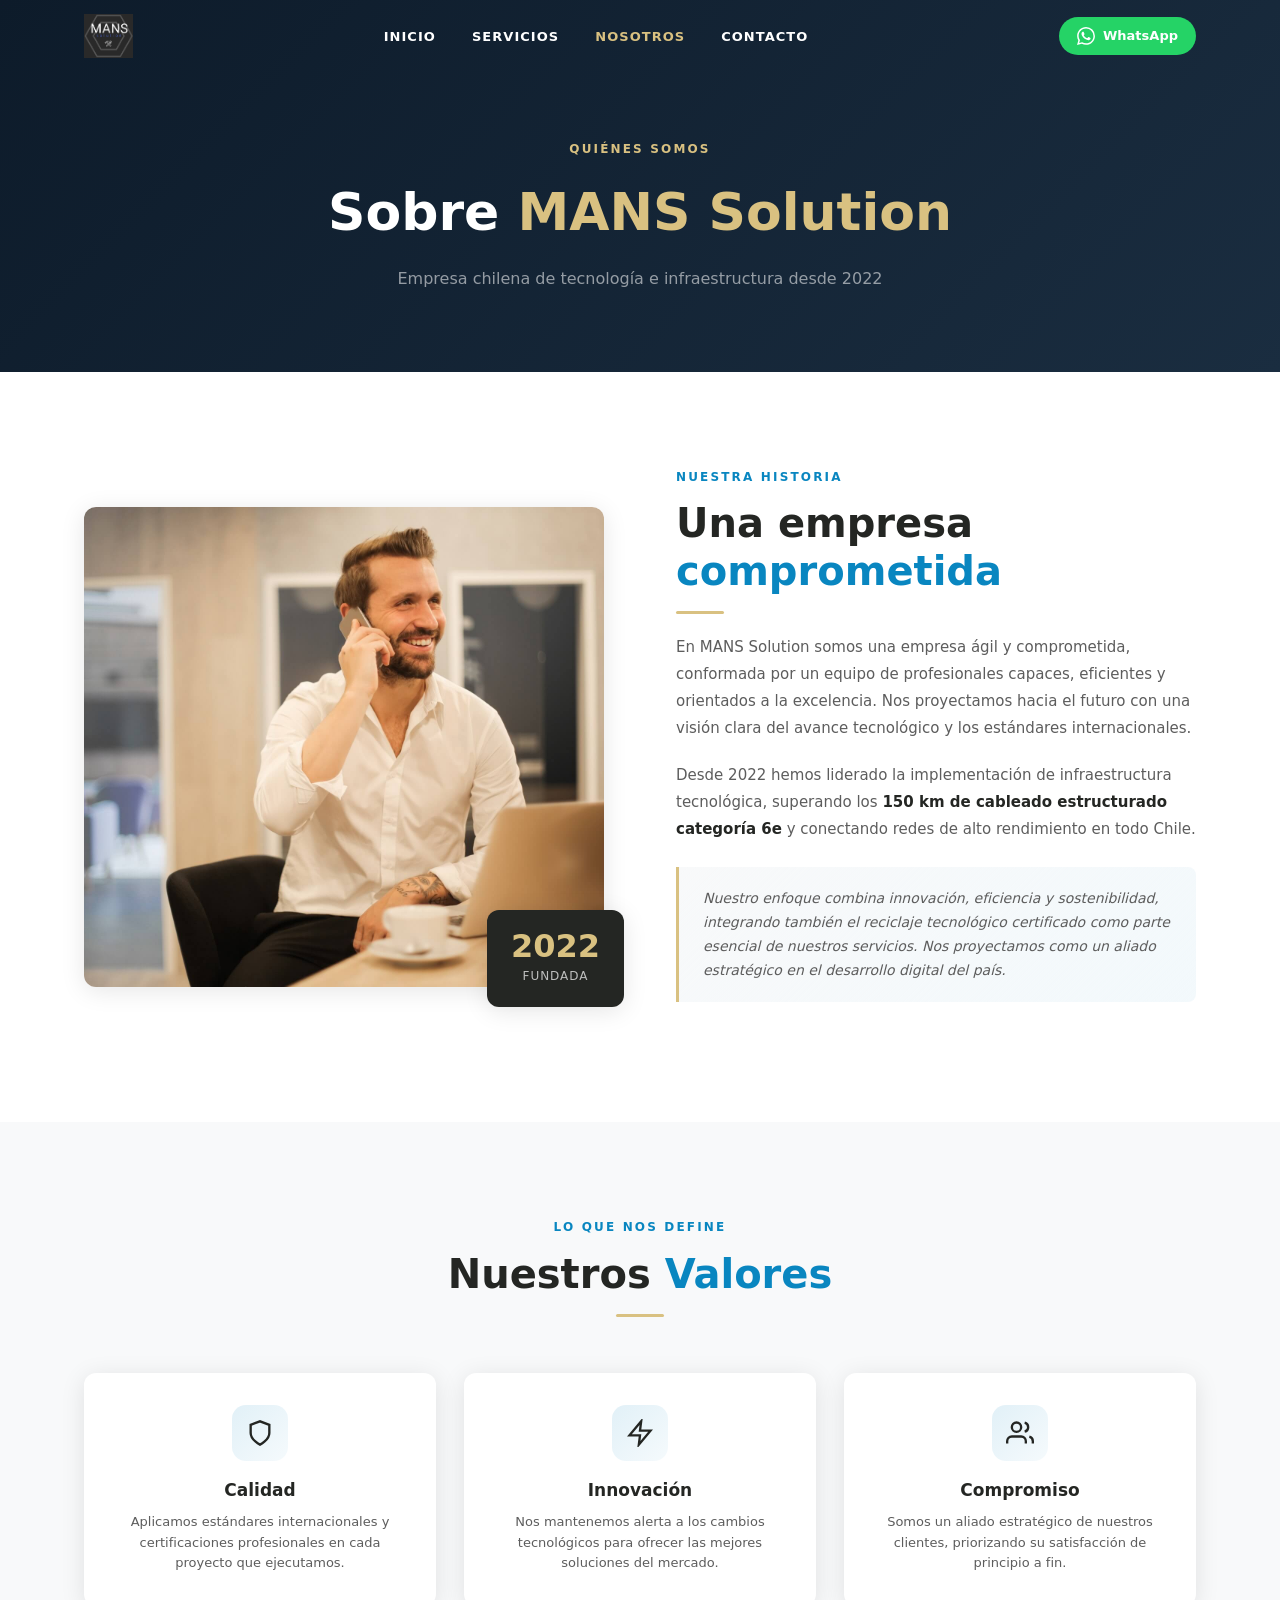
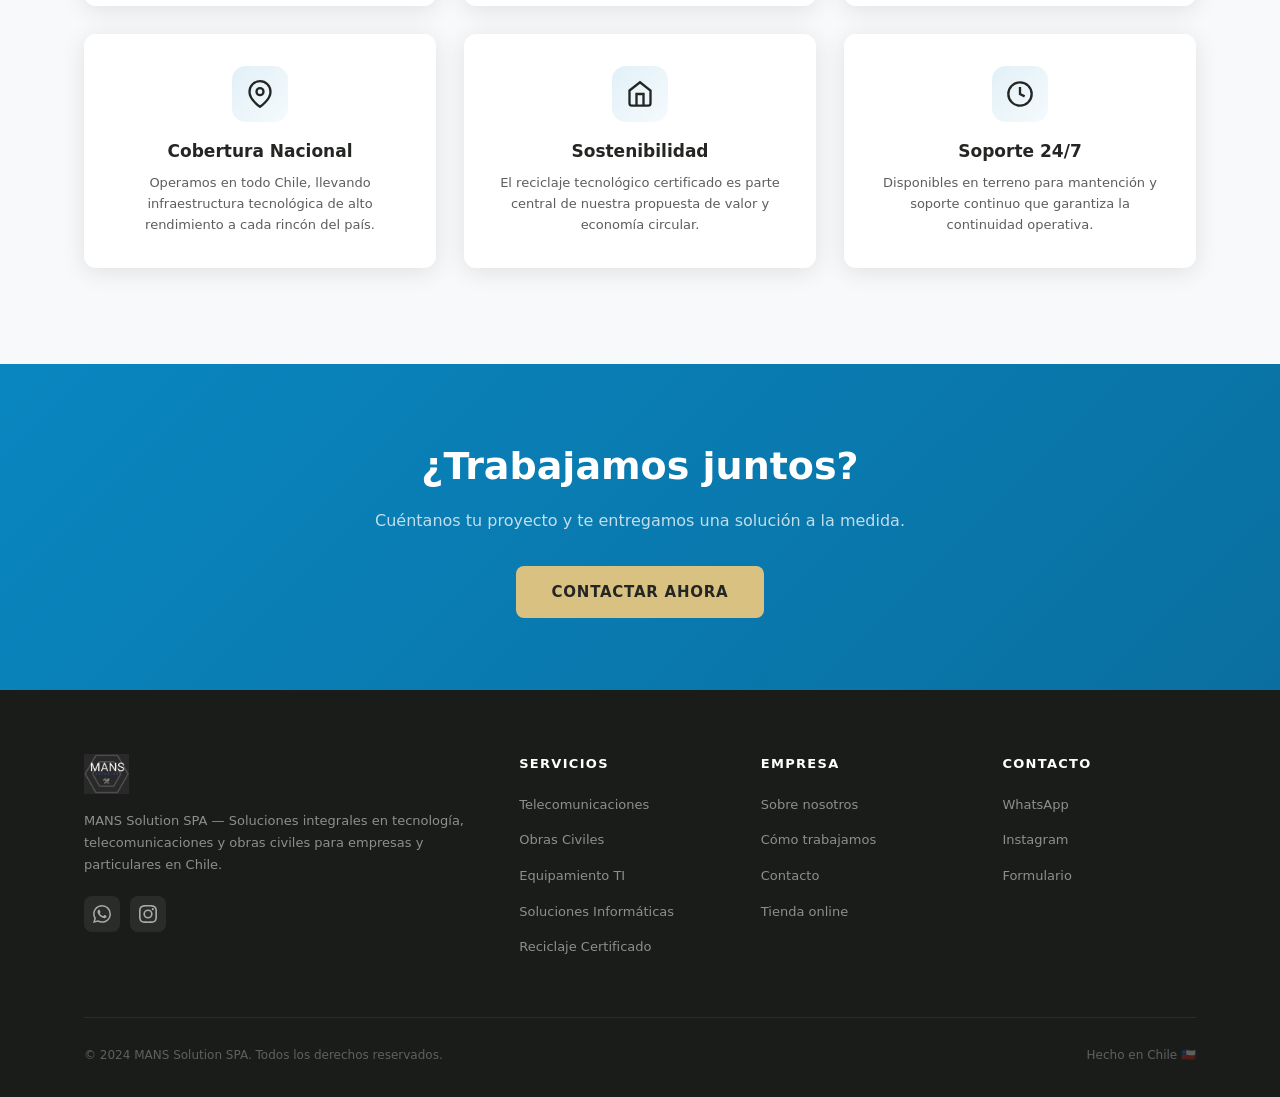
==== about.html @ 79fa88d3 "Initial release: MANS Solution redesigned static site Modern responsive redesign with hero, stats, s" ====
<!DOCTYPE html>
<html lang="es">
<head>
  <meta charset="UTF-8" />
  <meta name="viewport" content="width=device-width, initial-scale=1.0" />
  <title>Sobre Nosotros — MANS Solution</title>
  <meta name="description" content="Conoce a MANS Solution SPA, empresa chilena especializada en telecomunicaciones, obras civiles y soluciones TI desde 2022." />
  <link rel="icon" type="image/png" href="assets/images/2024/10/logo-mini.png" />
  <link rel="preconnect" href="https://fonts.googleapis.com" />
  <link rel="preconnect" href="https://fonts.gstatic.com" crossorigin />
  <link href="https://fonts.googleapis.com/css2?family=Inter:wght@400;500;600;700;800&display=swap" rel="stylesheet" />
  <link rel="stylesheet" href="assets/css/style.css" />
</head>
<body>

  <!-- NAVBAR -->
  <nav class="navbar scrolled" aria-label="Navegación principal">
    <div class="container">
      <div class="navbar-inner">
        <a class="navbar-logo" href="index.html" aria-label="MANS Solution inicio">
          <img src="assets/images/2024/10/logo-mini.png" alt="MANS Solution" />
        </a>
        <button class="hamburger" aria-label="Abrir menú">
          <span></span><span></span><span></span>
        </button>
        <ul class="navbar-menu">
          <li><a href="index.html">Inicio</a></li>
          <li><a href="index.html#servicios">Servicios</a></li>
          <li><a href="about.html" class="active">Nosotros</a></li>
          <li><a href="contact.html">Contacto</a></li>
        </ul>
        <div class="navbar-cta">
          <a class="btn-whatsapp" href="https://wa.me/message/4JNHH3KZWH4RF1" target="_blank" rel="noopener">
            <svg viewBox="0 0 24 24"><path d="M17.472 14.382c-.297-.149-1.758-.867-2.03-.967-.273-.099-.471-.148-.67.15-.197.297-.767.966-.94 1.164-.173.199-.347.223-.644.075-.297-.15-1.255-.463-2.39-1.475-.883-.788-1.48-1.761-1.653-2.059-.173-.297-.018-.458.13-.606.134-.133.298-.347.446-.52.149-.174.198-.298.298-.497.099-.198.05-.371-.025-.52-.075-.149-.669-1.612-.916-2.207-.242-.579-.487-.5-.669-.51-.173-.008-.371-.01-.57-.01-.198 0-.52.074-.792.372-.272.297-1.04 1.016-1.04 2.479 0 1.462 1.065 2.875 1.213 3.074.149.198 2.096 3.2 5.077 4.487.709.306 1.262.489 1.694.625.712.227 1.36.195 1.871.118.571-.085 1.758-.719 2.006-1.413.248-.694.248-1.289.173-1.413-.074-.124-.272-.198-.57-.347m-5.421 7.403h-.004a9.87 9.87 0 01-5.031-1.378l-.361-.214-3.741.982.998-3.648-.235-.374a9.86 9.86 0 01-1.51-5.26c.001-5.45 4.436-9.884 9.888-9.884 2.64 0 5.122 1.03 6.988 2.898a9.825 9.825 0 012.893 6.994c-.003 5.45-4.437 9.884-9.885 9.884m8.413-18.297A11.815 11.815 0 0012.05 0C5.495 0 .16 5.335.157 11.892c0 2.096.547 4.142 1.588 5.945L.057 24l6.305-1.654a11.882 11.882 0 005.683 1.448h.005c6.554 0 11.89-5.335 11.893-11.893a11.821 11.821 0 00-3.48-8.413Z"/></svg>
            WhatsApp
          </a>
        </div>
      </div>
    </div>
  </nav>

  <!-- PAGE HERO -->
  <div class="page-hero">
    <div class="container">
      <div class="section-eyebrow" style="color:var(--gold);margin-bottom:12px;">Quiénes somos</div>
      <h1>Sobre <span style="color:var(--gold);">MANS Solution</span></h1>
      <p>Empresa chilena de tecnología e infraestructura desde 2022</p>
    </div>
  </div>

  <!-- ABOUT MAIN -->
  <section class="about">
    <div class="container">
      <div class="about-grid">
        <div class="about-img-wrap fade-in">
          <img class="about-img-main" src="assets/images/2023/10/image1.jpg" alt="Equipo MANS Solution" loading="lazy" />
          <div class="about-img-badge">
            <strong>2022</strong>
            <span>Fundada</span>
          </div>
        </div>
        <div class="about-content fade-in fade-in-delay-1">
          <div class="section-eyebrow">Nuestra historia</div>
          <h2 class="section-title">Una empresa <span>comprometida</span></h2>
          <div class="gold-line"></div>
          <p style="font-size:15px;color:var(--gray);line-height:1.8;margin-bottom:20px;">
            En MANS Solution somos una empresa ágil y comprometida, conformada por un equipo de profesionales capaces, eficientes y orientados a la excelencia. Nos proyectamos hacia el futuro con una visión clara del avance tecnológico y los estándares internacionales.
          </p>
          <p style="font-size:15px;color:var(--gray);line-height:1.8;margin-bottom:20px;">
            Desde 2022 hemos liderado la implementación de infraestructura tecnológica, superando los <strong style="color:var(--dark)">150 km de cableado estructurado categoría 6e</strong> y conectando redes de alto rendimiento en todo Chile.
          </p>
          <div class="about-highlight">
            <p>Nuestro enfoque combina innovación, eficiencia y sostenibilidad, integrando también el reciclaje tecnológico certificado como parte esencial de nuestros servicios. Nos proyectamos como un aliado estratégico en el desarrollo digital del país.</p>
          </div>
        </div>
      </div>
    </div>
  </section>

  <!-- VALUES -->
  <section class="about-values">
    <div class="container">
      <div class="section-header centered">
        <div class="section-eyebrow fade-in">Lo que nos define</div>
        <h2 class="section-title fade-in">Nuestros <span>Valores</span></h2>
        <div class="gold-line fade-in"></div>
      </div>
      <div class="values-grid">
        <div class="value-card fade-in">
          <div class="value-icon">
            <svg viewBox="0 0 24 24"><path d="M12 22s8-4 8-10V5l-8-3-8 3v7c0 6 8 10 8 10z" stroke="currentColor" stroke-width="2" fill="none"/></svg>
          </div>
          <h3>Calidad</h3>
          <p>Aplicamos estándares internacionales y certificaciones profesionales en cada proyecto que ejecutamos.</p>
        </div>
        <div class="value-card fade-in fade-in-delay-1">
          <div class="value-icon">
            <svg viewBox="0 0 24 24"><path d="M13 2L3 14h9l-1 8 10-12h-9l1-8z" stroke="currentColor" stroke-width="2" fill="none"/></svg>
          </div>
          <h3>Innovación</h3>
          <p>Nos mantenemos alerta a los cambios tecnológicos para ofrecer las mejores soluciones del mercado.</p>
        </div>
        <div class="value-card fade-in fade-in-delay-2">
          <div class="value-icon">
            <svg viewBox="0 0 24 24"><path d="M17 21v-2a4 4 0 0 0-4-4H5a4 4 0 0 0-4 4v2M9 11a4 4 0 1 0 0-8 4 4 0 0 0 0 8zM23 21v-2a4 4 0 0 0-3-3.87M16 3.13a4 4 0 0 1 0 7.75" stroke="currentColor" stroke-width="2" fill="none"/></svg>
          </div>
          <h3>Compromiso</h3>
          <p>Somos un aliado estratégico de nuestros clientes, priorizando su satisfacción de principio a fin.</p>
        </div>
        <div class="value-card fade-in">
          <div class="value-icon">
            <svg viewBox="0 0 24 24"><path d="M21 10c0 7-9 13-9 13s-9-6-9-13a9 9 0 0 1 18 0z" stroke="currentColor" stroke-width="2" fill="none"/><circle cx="12" cy="10" r="3" stroke="currentColor" stroke-width="2" fill="none"/></svg>
          </div>
          <h3>Cobertura Nacional</h3>
          <p>Operamos en todo Chile, llevando infraestructura tecnológica de alto rendimiento a cada rincón del país.</p>
        </div>
        <div class="value-card fade-in fade-in-delay-1">
          <div class="value-icon">
            <svg viewBox="0 0 24 24"><path d="M3 9l9-7 9 7v11a2 2 0 0 1-2 2H5a2 2 0 0 1-2-2z" stroke="currentColor" stroke-width="2" fill="none"/><polyline points="9 22 9 12 15 12 15 22" stroke="currentColor" stroke-width="2" fill="none"/></svg>
          </div>
          <h3>Sostenibilidad</h3>
          <p>El reciclaje tecnológico certificado es parte central de nuestra propuesta de valor y economía circular.</p>
        </div>
        <div class="value-card fade-in fade-in-delay-2">
          <div class="value-icon">
            <svg viewBox="0 0 24 24"><circle cx="12" cy="12" r="10" stroke="currentColor" stroke-width="2" fill="none"/><polyline points="12 6 12 12 16 14" stroke="currentColor" stroke-width="2" fill="none"/></svg>
          </div>
          <h3>Soporte 24/7</h3>
          <p>Disponibles en terreno para mantención y soporte continuo que garantiza la continuidad operativa.</p>
        </div>
      </div>
    </div>
  </section>

  <!-- CTA -->
  <div class="cta-strip">
    <div class="container">
      <h2 class="fade-in">¿Trabajamos juntos?</h2>
      <p class="fade-in fade-in-delay-1">Cuéntanos tu proyecto y te entregamos una solución a la medida.</p>
      <a class="btn-gold fade-in fade-in-delay-2" href="contact.html">Contactar ahora</a>
    </div>
  </div>

  <!-- FOOTER -->
  <footer>
    <div class="container">
      <div class="footer-grid">
        <div class="footer-brand">
          <img src="assets/images/2024/10/logo-mini.png" alt="MANS Solution" />
          <p>MANS Solution SPA — Soluciones integrales en tecnología, telecomunicaciones y obras civiles para empresas y particulares en Chile.</p>
          <div class="footer-social">
            <a class="social-btn" href="https://wa.me/message/4JNHH3KZWH4RF1" target="_blank" rel="noopener" aria-label="WhatsApp">
              <svg viewBox="0 0 24 24"><path d="M17.472 14.382c-.297-.149-1.758-.867-2.03-.967-.273-.099-.471-.148-.67.15-.197.297-.767.966-.94 1.164-.173.199-.347.223-.644.075-.297-.15-1.255-.463-2.39-1.475-.883-.788-1.48-1.761-1.653-2.059-.173-.297-.018-.458.13-.606.134-.133.298-.347.446-.52.149-.174.198-.298.298-.497.099-.198.05-.371-.025-.52-.075-.149-.669-1.612-.916-2.207-.242-.579-.487-.5-.669-.51-.173-.008-.371-.01-.57-.01-.198 0-.52.074-.792.372-.272.297-1.04 1.016-1.04 2.479 0 1.462 1.065 2.875 1.213 3.074.149.198 2.096 3.2 5.077 4.487.709.306 1.262.489 1.694.625.712.227 1.36.195 1.871.118.571-.085 1.758-.719 2.006-1.413.248-.694.248-1.289.173-1.413-.074-.124-.272-.198-.57-.347m-5.421 7.403h-.004a9.87 9.87 0 01-5.031-1.378l-.361-.214-3.741.982.998-3.648-.235-.374a9.86 9.86 0 01-1.51-5.26c.001-5.45 4.436-9.884 9.888-9.884 2.64 0 5.122 1.03 6.988 2.898a9.825 9.825 0 012.893 6.994c-.003 5.45-4.437 9.884-9.885 9.884m8.413-18.297A11.815 11.815 0 0012.05 0C5.495 0 .16 5.335.157 11.892c0 2.096.547 4.142 1.588 5.945L.057 24l6.305-1.654a11.882 11.882 0 005.683 1.448h.005c6.554 0 11.89-5.335 11.893-11.893a11.821 11.821 0 00-3.48-8.413Z"/></svg>
            </a>
            <a class="social-btn" href="https://www.instagram.com/mans_solution/" target="_blank" rel="noopener" aria-label="Instagram">
              <svg viewBox="0 0 24 24"><path d="M12 2.163c3.204 0 3.584.012 4.85.07 3.252.148 4.771 1.691 4.919 4.919.058 1.265.069 1.645.069 4.849 0 3.205-.012 3.584-.069 4.849-.149 3.225-1.664 4.771-4.919 4.919-1.266.058-1.644.07-4.85.07-3.204 0-3.584-.012-4.849-.07-3.26-.149-4.771-1.699-4.919-4.92-.058-1.265-.07-1.644-.07-4.849 0-3.204.013-3.583.07-4.849.149-3.227 1.664-4.771 4.919-4.919 1.266-.057 1.645-.069 4.849-.069zm0-2.163c-3.259 0-3.667.014-4.947.072-4.358.2-6.78 2.618-6.98 6.98-.059 1.281-.073 1.689-.073 4.948 0 3.259.014 3.668.072 4.948.2 4.358 2.618 6.78 6.98 6.98 1.281.058 1.689.072 4.948.072 3.259 0 3.668-.014 4.948-.072 4.354-.2 6.782-2.618 6.979-6.98.059-1.28.073-1.689.073-4.948 0-3.259-.014-3.667-.072-4.947-.196-4.354-2.617-6.78-6.979-6.98-1.281-.059-1.69-.073-4.949-.073zm0 5.838a6.162 6.162 0 1 0 0 12.324 6.162 6.162 0 0 0 0-12.324zM12 16a4 4 0 1 1 0-8 4 4 0 0 1 0 8zm6.406-11.845a1.44 1.44 0 1 0 0 2.881 1.44 1.44 0 0 0 0-2.881z"/></svg>
            </a>
          </div>
        </div>
        <div class="footer-col">
          <h4>Servicios</h4>
          <ul>
            <li><a href="index.html#servicios">Telecomunicaciones</a></li>
            <li><a href="index.html#servicios">Obras Civiles</a></li>
            <li><a href="index.html#servicios">Equipamiento TI</a></li>
            <li><a href="index.html#servicios">Soluciones Informáticas</a></li>
            <li><a href="https://reciclaje.manssolution.cl/" target="_blank" rel="noopener">Reciclaje Certificado</a></li>
          </ul>
        </div>
        <div class="footer-col">
          <h4>Empresa</h4>
          <ul>
            <li><a href="about.html">Sobre nosotros</a></li>
            <li><a href="index.html#como-trabajamos">Cómo trabajamos</a></li>
            <li><a href="contact.html">Contacto</a></li>
            <li><a href="https://ventas.manssolution.cl" target="_blank" rel="noopener">Tienda online</a></li>
          </ul>
        </div>
        <div class="footer-col">
          <h4>Contacto</h4>
          <ul>
            <li><a href="https://wa.me/message/4JNHH3KZWH4RF1" target="_blank" rel="noopener">WhatsApp</a></li>
            <li><a href="https://www.instagram.com/mans_solution/" target="_blank" rel="noopener">Instagram</a></li>
            <li><a href="contact.html">Formulario</a></li>
          </ul>
        </div>
      </div>
      <div class="footer-bottom">
        <span>© 2024 MANS Solution SPA. Todos los derechos reservados.</span>
        <span>Hecho en Chile 🇨🇱</span>
      </div>
    </div>
  </footer>

  <script src="assets/js/main.js"></script>
</body>
</html>
---- assets/css/style.css ----
/* ============================================================
   MANS Solution — Main Stylesheet
   Colors: Blue #0986c0 | Gold #d9c181 | Dark #242623 | Gray #5d5d5d
   ============================================================ */

*, *::before, *::after { box-sizing: border-box; margin: 0; padding: 0; }

:root {
  --blue: #0986c0;
  --gold: #d9c181;
  --dark: #242623;
  --gray: #5d5d5d;
  --light-bg: #f8f9fa;
  --white: #ffffff;
  --transition: 0.3s ease;
  --shadow: 0 4px 24px rgba(0,0,0,0.10);
  --radius: 12px;
}

html { scroll-behavior: smooth; }

body {
  font-family: 'Segoe UI', system-ui, sans-serif;
  color: var(--dark);
  background: var(--white);
  line-height: 1.6;
  overflow-x: hidden;
}

img { max-width: 100%; height: auto; display: block; }

a { color: inherit; text-decoration: none; }

.container {
  max-width: 1160px;
  margin: 0 auto;
  padding: 0 24px;
}

/* ---- FADE-IN ANIMATION ---- */
.fade-in {
  opacity: 0;
  transform: translateY(28px);
  transition: opacity 0.7s ease, transform 0.7s ease;
}
.fade-in.visible {
  opacity: 1;
  transform: translateY(0);
}
.fade-in-delay-1 { transition-delay: 0.1s; }
.fade-in-delay-2 { transition-delay: 0.2s; }
.fade-in-delay-3 { transition-delay: 0.3s; }
.fade-in-delay-4 { transition-delay: 0.4s; }

/* ============================================================
   NAVBAR
   ============================================================ */
.navbar {
  position: fixed;
  top: 0; left: 0; right: 0;
  z-index: 1000;
  padding: 0;
  transition: background var(--transition), box-shadow var(--transition);
  background: transparent;
}
.navbar.scrolled {
  background: rgba(36, 38, 35, 0.97);
  box-shadow: 0 2px 20px rgba(0,0,0,0.3);
}
.navbar-inner {
  display: flex;
  align-items: center;
  justify-content: space-between;
  height: 72px;
  gap: 24px;
}
.navbar-logo img {
  height: 44px;
  width: auto;
}
.navbar-menu {
  display: flex;
  list-style: none;
  gap: 8px;
  align-items: center;
}
.navbar-menu a {
  font-size: 13px;
  font-weight: 600;
  letter-spacing: 0.08em;
  text-transform: uppercase;
  color: var(--white);
  padding: 8px 14px;
  border-radius: 6px;
  transition: color var(--transition), background var(--transition);
}
.navbar-menu a:hover, .navbar-menu a.active {
  color: var(--gold);
}
.navbar-cta {
  display: flex;
  align-items: center;
  gap: 16px;
}
.btn-whatsapp {
  display: flex;
  align-items: center;
  gap: 8px;
  background: #25d366;
  color: var(--white) !important;
  padding: 9px 18px;
  border-radius: 24px;
  font-size: 13px;
  font-weight: 700;
  transition: transform var(--transition), box-shadow var(--transition);
}
.btn-whatsapp:hover {
  transform: translateY(-2px);
  box-shadow: 0 4px 16px rgba(37, 211, 102, 0.4);
}
.btn-whatsapp svg { width: 18px; height: 18px; fill: currentColor; }

/* Hamburger */
.hamburger {
  display: none;
  flex-direction: column;
  gap: 5px;
  cursor: pointer;
  padding: 8px;
  background: none;
  border: none;
}
.hamburger span {
  display: block;
  width: 24px;
  height: 2px;
  background: var(--white);
  border-radius: 2px;
  transition: var(--transition);
}
.hamburger.open span:nth-child(1) { transform: translateY(7px) rotate(45deg); }
.hamburger.open span:nth-child(2) { opacity: 0; }
.hamburger.open span:nth-child(3) { transform: translateY(-7px) rotate(-45deg); }

/* ============================================================
   HERO
   ============================================================ */
.hero {
  position: relative;
  min-height: 100vh;
  display: flex;
  align-items: center;
  justify-content: center;
  text-align: center;
  overflow: hidden;
  background: linear-gradient(135deg, #0d1b2a 0%, #1a2d40 40%, #0f2233 100%);
}
.hero-bg {
  position: absolute;
  inset: 0;
  background:
    radial-gradient(ellipse at 20% 50%, rgba(9, 134, 192, 0.18) 0%, transparent 60%),
    radial-gradient(ellipse at 80% 20%, rgba(217, 193, 129, 0.10) 0%, transparent 50%);
}
.hero-grid {
  position: absolute;
  inset: 0;
  background-image:
    linear-gradient(rgba(9,134,192,0.06) 1px, transparent 1px),
    linear-gradient(90deg, rgba(9,134,192,0.06) 1px, transparent 1px);
  background-size: 60px 60px;
}
.hero-content {
  position: relative;
  z-index: 2;
  max-width: 760px;
  padding: 120px 24px 80px;
}
.hero-eyebrow {
  display: inline-block;
  font-size: 12px;
  font-weight: 700;
  letter-spacing: 0.2em;
  text-transform: uppercase;
  color: var(--gold);
  background: rgba(217,193,129,0.12);
  border: 1px solid rgba(217,193,129,0.3);
  padding: 6px 16px;
  border-radius: 20px;
  margin-bottom: 28px;
  animation: fadeDown 0.8s ease both;
}
.hero-title {
  font-size: clamp(36px, 7vw, 72px);
  font-weight: 800;
  color: var(--white);
  line-height: 1.1;
  margin-bottom: 16px;
  animation: fadeDown 0.8s 0.15s ease both;
  letter-spacing: -0.02em;
}
.hero-title span { color: var(--gold); }
.hero-subtitle {
  font-size: clamp(18px, 3vw, 26px);
  font-weight: 600;
  color: rgba(255,255,255,0.75);
  margin-bottom: 16px;
  animation: fadeDown 0.8s 0.25s ease both;
}
.hero-desc {
  font-size: 15px;
  color: rgba(255,255,255,0.55);
  max-width: 520px;
  margin: 0 auto 36px;
  line-height: 1.7;
  animation: fadeDown 0.8s 0.35s ease both;
}
.hero-actions {
  display: flex;
  gap: 16px;
  justify-content: center;
  flex-wrap: wrap;
  animation: fadeDown 0.8s 0.45s ease both;
}
.btn-primary {
  background: var(--blue);
  color: var(--white);
  padding: 14px 32px;
  border-radius: 8px;
  font-weight: 700;
  font-size: 14px;
  letter-spacing: 0.05em;
  text-transform: uppercase;
  transition: transform var(--transition), box-shadow var(--transition);
  border: 2px solid transparent;
}
.btn-primary:hover {
  transform: translateY(-3px);
  box-shadow: 0 8px 28px rgba(9,134,192,0.45);
}
.btn-outline {
  background: transparent;
  color: var(--white);
  padding: 14px 32px;
  border-radius: 8px;
  font-weight: 700;
  font-size: 14px;
  letter-spacing: 0.05em;
  text-transform: uppercase;
  border: 2px solid rgba(255,255,255,0.35);
  transition: border-color var(--transition), color var(--transition), transform var(--transition);
}
.btn-outline:hover {
  border-color: var(--gold);
  color: var(--gold);
  transform: translateY(-3px);
}
.hero-scroll {
  position: absolute;
  bottom: 32px;
  left: 50%;
  transform: translateX(-50%);
  z-index: 2;
  display: flex;
  flex-direction: column;
  align-items: center;
  gap: 6px;
  color: rgba(255,255,255,0.4);
  font-size: 11px;
  letter-spacing: 0.1em;
  text-transform: uppercase;
}
.scroll-dot {
  width: 1px;
  height: 40px;
  background: linear-gradient(to bottom, transparent, rgba(255,255,255,0.4));
  animation: scrollPulse 1.8s ease-in-out infinite;
}

@keyframes fadeDown {
  from { opacity: 0; transform: translateY(-20px); }
  to   { opacity: 1; transform: translateY(0); }
}
@keyframes scrollPulse {
  0%, 100% { opacity: 0.3; }
  50% { opacity: 1; }
}

/* ============================================================
   STATS BAR
   ============================================================ */
.stats-bar {
  background: var(--dark);
  padding: 48px 0;
  border-bottom: 1px solid rgba(217,193,129,0.15);
}
.stats-grid {
  display: grid;
  grid-template-columns: repeat(4, 1fr);
  gap: 24px;
  text-align: center;
}
.stat-item {
  padding: 16px;
  border-right: 1px solid rgba(255,255,255,0.08);
}
.stat-item:last-child { border-right: none; }
.stat-number {
  font-size: 40px;
  font-weight: 800;
  color: var(--gold);
  line-height: 1;
  margin-bottom: 6px;
}
.stat-label {
  font-size: 13px;
  color: rgba(255,255,255,0.55);
  text-transform: uppercase;
  letter-spacing: 0.08em;
}

/* ============================================================
   SECTIONS SHARED
   ============================================================ */
section { padding: 96px 0; }
.section-eyebrow {
  font-size: 12px;
  font-weight: 700;
  letter-spacing: 0.18em;
  text-transform: uppercase;
  color: var(--blue);
  margin-bottom: 12px;
}
.section-title {
  font-size: clamp(26px, 4vw, 40px);
  font-weight: 800;
  color: var(--dark);
  line-height: 1.2;
  margin-bottom: 16px;
}
.section-title span { color: var(--blue); }
.section-desc {
  font-size: 16px;
  color: var(--gray);
  max-width: 560px;
  line-height: 1.7;
  margin-bottom: 56px;
}
.section-header { margin-bottom: 56px; }
.section-header.centered { text-align: center; }
.section-header.centered .section-desc { margin-left: auto; margin-right: auto; }
.gold-line {
  width: 48px;
  height: 3px;
  background: var(--gold);
  border-radius: 2px;
  margin-bottom: 20px;
}
.section-header.centered .gold-line { margin-left: auto; margin-right: auto; }

/* ============================================================
   SERVICES
   ============================================================ */
.services { background: var(--light-bg); }
.services-grid {
  display: grid;
  grid-template-columns: repeat(3, 1fr);
  gap: 28px;
}
.service-card {
  background: var(--white);
  border-radius: var(--radius);
  overflow: hidden;
  box-shadow: var(--shadow);
  transition: transform var(--transition), box-shadow var(--transition);
  display: flex;
  flex-direction: column;
}
.service-card:hover {
  transform: translateY(-6px);
  box-shadow: 0 16px 48px rgba(0,0,0,0.14);
}
.service-card-img {
  width: 100%;
  height: 200px;
  object-fit: cover;
  object-position: center;
}
.service-card-body {
  padding: 28px;
  flex: 1;
  display: flex;
  flex-direction: column;
}
.service-card-icon {
  width: 44px;
  height: 44px;
  background: linear-gradient(135deg, var(--blue), #0a6fa0);
  border-radius: 10px;
  display: flex;
  align-items: center;
  justify-content: center;
  margin-bottom: 16px;
}
.service-card-icon svg {
  width: 22px;
  height: 22px;
  fill: var(--white);
}
.service-card-badge {
  display: inline-block;
  background: #e8f7f0;
  color: #1a8a50;
  font-size: 11px;
  font-weight: 700;
  letter-spacing: 0.08em;
  text-transform: uppercase;
  padding: 4px 10px;
  border-radius: 20px;
  margin-bottom: 10px;
}
.service-card-title {
  font-size: 19px;
  font-weight: 800;
  color: var(--dark);
  margin-bottom: 10px;
}
.service-card-desc {
  font-size: 13px;
  color: var(--gray);
  margin-bottom: 18px;
  line-height: 1.6;
}
.service-card-list {
  list-style: none;
  margin-bottom: 24px;
  flex: 1;
}
.service-card-list li {
  font-size: 13px;
  color: var(--gray);
  padding: 7px 0;
  border-bottom: 1px solid rgba(0,0,0,0.05);
  display: flex;
  align-items: center;
  gap: 8px;
}
.service-card-list li:last-child { border-bottom: none; }
.service-card-list li::before {
  content: '';
  width: 6px;
  height: 6px;
  background: var(--blue);
  border-radius: 50%;
  flex-shrink: 0;
}
.service-link {
  display: inline-flex;
  align-items: center;
  gap: 6px;
  color: var(--blue);
  font-size: 13px;
  font-weight: 700;
  letter-spacing: 0.05em;
  text-transform: uppercase;
  transition: gap var(--transition);
  margin-top: auto;
}
.service-link:hover { gap: 10px; }
.service-link svg { width: 16px; height: 16px; }

/* ============================================================
   ABOUT
   ============================================================ */
.about { background: var(--white); }
.about-grid {
  display: grid;
  grid-template-columns: 1fr 1fr;
  gap: 72px;
  align-items: center;
}
.about-img-wrap {
  position: relative;
}
.about-img-main {
  width: 100%;
  height: 480px;
  object-fit: cover;
  border-radius: var(--radius);
  box-shadow: var(--shadow);
}
.about-img-badge {
  position: absolute;
  bottom: -20px;
  right: -20px;
  background: var(--dark);
  color: var(--white);
  padding: 20px 24px;
  border-radius: var(--radius);
  text-align: center;
  box-shadow: var(--shadow);
}
.about-img-badge strong {
  display: block;
  font-size: 32px;
  font-weight: 800;
  color: var(--gold);
  line-height: 1;
}
.about-img-badge span {
  font-size: 12px;
  opacity: 0.7;
  text-transform: uppercase;
  letter-spacing: 0.08em;
}
.about-content {}
.about-highlight {
  background: linear-gradient(135deg, var(--light-bg), rgba(9,134,192,0.05));
  border-left: 3px solid var(--gold);
  padding: 20px 24px;
  border-radius: 0 8px 8px 0;
  margin: 24px 0;
}
.about-highlight p {
  font-size: 14px;
  color: var(--gray);
  line-height: 1.7;
  font-style: italic;
}

/* ============================================================
   HOW WE WORK
   ============================================================ */
.how-we-work { background: var(--dark); }
.how-we-work .section-title { color: var(--white); }
.how-we-work .section-desc { color: rgba(255,255,255,0.55); }
.how-we-work .gold-line { background: var(--gold); }
.steps-grid {
  display: grid;
  grid-template-columns: repeat(3, 1fr);
  gap: 40px;
  position: relative;
}
.steps-grid::before {
  content: '';
  position: absolute;
  top: 36px;
  left: 16.66%;
  right: 16.66%;
  height: 2px;
  background: linear-gradient(90deg, var(--gold) 0%, rgba(217,193,129,0.3) 100%);
  z-index: 0;
}
.step-item {
  text-align: center;
  position: relative;
  z-index: 1;
}
.step-number {
  width: 72px;
  height: 72px;
  background: var(--blue);
  border-radius: 50%;
  display: flex;
  align-items: center;
  justify-content: center;
  font-size: 24px;
  font-weight: 800;
  color: var(--white);
  margin: 0 auto 24px;
  border: 3px solid var(--dark);
  box-shadow: 0 0 0 3px var(--blue);
  transition: transform var(--transition);
}
.step-item:hover .step-number { transform: scale(1.1); }
.step-title {
  font-size: 20px;
  font-weight: 700;
  color: var(--white);
  margin-bottom: 10px;
}
.step-desc {
  font-size: 14px;
  color: rgba(255,255,255,0.5);
  line-height: 1.6;
}

/* ============================================================
   CONTACT CTA STRIP
   ============================================================ */
.cta-strip {
  background: linear-gradient(135deg, var(--blue) 0%, #0a6fa0 100%);
  padding: 72px 0;
  text-align: center;
}
.cta-strip h2 {
  font-size: clamp(24px, 4vw, 38px);
  font-weight: 800;
  color: var(--white);
  margin-bottom: 12px;
}
.cta-strip p {
  font-size: 16px;
  color: rgba(255,255,255,0.75);
  margin-bottom: 32px;
}
.cta-strip .btn-gold {
  display: inline-block;
  background: var(--gold);
  color: var(--dark);
  padding: 14px 36px;
  border-radius: 8px;
  font-weight: 800;
  font-size: 15px;
  letter-spacing: 0.05em;
  text-transform: uppercase;
  transition: transform var(--transition), box-shadow var(--transition);
}
.cta-strip .btn-gold:hover {
  transform: translateY(-3px);
  box-shadow: 0 8px 28px rgba(0,0,0,0.3);
}

/* ============================================================
   FOOTER
   ============================================================ */
footer {
  background: #1a1c1a;
  padding: 64px 0 32px;
  color: rgba(255,255,255,0.7);
}
.footer-grid {
  display: grid;
  grid-template-columns: 2fr 1fr 1fr 1fr;
  gap: 48px;
  margin-bottom: 48px;
}
.footer-brand img { height: 40px; margin-bottom: 16px; }
.footer-brand p {
  font-size: 13px;
  line-height: 1.7;
  color: rgba(255,255,255,0.5);
  margin-bottom: 20px;
}
.footer-social {
  display: flex;
  gap: 10px;
}
.social-btn {
  width: 36px;
  height: 36px;
  background: rgba(255,255,255,0.07);
  border-radius: 8px;
  display: flex;
  align-items: center;
  justify-content: center;
  color: rgba(255,255,255,0.6);
  font-size: 16px;
  transition: background var(--transition), color var(--transition);
  text-decoration: none;
}
.social-btn:hover { background: var(--blue); color: var(--white); }
.social-btn svg { width: 18px; height: 18px; fill: currentColor; }
.footer-col h4 {
  font-size: 13px;
  font-weight: 700;
  text-transform: uppercase;
  letter-spacing: 0.1em;
  color: var(--white);
  margin-bottom: 16px;
}
.footer-col ul { list-style: none; }
.footer-col ul li { margin-bottom: 10px; }
.footer-col ul li a {
  font-size: 13px;
  color: rgba(255,255,255,0.5);
  transition: color var(--transition);
}
.footer-col ul li a:hover { color: var(--gold); }
.footer-bottom {
  border-top: 1px solid rgba(255,255,255,0.07);
  padding-top: 28px;
  display: flex;
  justify-content: space-between;
  align-items: center;
  font-size: 12px;
  color: rgba(255,255,255,0.3);
  flex-wrap: wrap;
  gap: 12px;
}

/* ============================================================
   PAGE HERO (inner pages)
   ============================================================ */
.page-hero {
  background: linear-gradient(135deg, #0d1b2a 0%, #1a2d40 100%);
  padding: 140px 0 80px;
  text-align: center;
}
.page-hero h1 {
  font-size: clamp(32px, 5vw, 52px);
  font-weight: 800;
  color: var(--white);
  margin-bottom: 12px;
}
.page-hero p {
  font-size: 16px;
  color: rgba(255,255,255,0.55);
}

/* ============================================================
   CONTACT PAGE
   ============================================================ */
.contact-section { background: var(--light-bg); }
.contact-grid {
  display: grid;
  grid-template-columns: 1fr 1.5fr;
  gap: 56px;
}
.contact-info-item {
  display: flex;
  gap: 16px;
  align-items: flex-start;
  margin-bottom: 28px;
}
.contact-info-icon {
  width: 44px;
  height: 44px;
  background: var(--blue);
  border-radius: 10px;
  display: flex;
  align-items: center;
  justify-content: center;
  flex-shrink: 0;
}
.contact-info-icon svg { width: 20px; height: 20px; fill: var(--white); }
.contact-info-item h4 {
  font-size: 13px;
  font-weight: 700;
  text-transform: uppercase;
  letter-spacing: 0.08em;
  color: var(--gray);
  margin-bottom: 4px;
}
.contact-info-item p, .contact-info-item a {
  font-size: 15px;
  color: var(--dark);
  font-weight: 600;
}
.contact-form {
  background: var(--white);
  padding: 40px;
  border-radius: var(--radius);
  box-shadow: var(--shadow);
}
.form-row {
  display: grid;
  grid-template-columns: 1fr 1fr;
  gap: 16px;
  margin-bottom: 16px;
}
.form-group { margin-bottom: 16px; }
.form-group label {
  display: block;
  font-size: 12px;
  font-weight: 700;
  text-transform: uppercase;
  letter-spacing: 0.08em;
  color: var(--gray);
  margin-bottom: 6px;
}
.form-group input,
.form-group select,
.form-group textarea {
  width: 100%;
  padding: 12px 16px;
  border: 1.5px solid #e0e0e0;
  border-radius: 8px;
  font-size: 14px;
  color: var(--dark);
  background: var(--light-bg);
  transition: border-color var(--transition);
  font-family: inherit;
}
.form-group input:focus,
.form-group select:focus,
.form-group textarea:focus {
  outline: none;
  border-color: var(--blue);
  background: var(--white);
}
.form-group textarea { resize: vertical; min-height: 120px; }
.btn-submit {
  width: 100%;
  background: var(--blue);
  color: var(--white);
  padding: 14px 24px;
  border: none;
  border-radius: 8px;
  font-size: 15px;
  font-weight: 700;
  letter-spacing: 0.05em;
  text-transform: uppercase;
  cursor: pointer;
  transition: transform var(--transition), box-shadow var(--transition);
}
.btn-submit:hover {
  transform: translateY(-2px);
  box-shadow: 0 8px 24px rgba(9,134,192,0.35);
}

/* ============================================================
   ABOUT PAGE
   ============================================================ */
.about-values { background: var(--light-bg); }
.values-grid {
  display: grid;
  grid-template-columns: repeat(3, 1fr);
  gap: 28px;
}
.value-card {
  background: var(--white);
  padding: 32px;
  border-radius: var(--radius);
  box-shadow: var(--shadow);
  text-align: center;
  transition: transform var(--transition);
}
.value-card:hover { transform: translateY(-4px); }
.value-icon {
  width: 56px;
  height: 56px;
  background: linear-gradient(135deg, rgba(9,134,192,0.12), rgba(9,134,192,0.04));
  border-radius: 14px;
  display: flex;
  align-items: center;
  justify-content: center;
  margin: 0 auto 16px;
}
.value-icon svg { width: 28px; height: 28px; fill: var(--blue); }
.value-card h3 {
  font-size: 17px;
  font-weight: 700;
  color: var(--dark);
  margin-bottom: 8px;
}
.value-card p { font-size: 13px; color: var(--gray); line-height: 1.6; }

/* ============================================================
   RESPONSIVE
   ============================================================ */
@media (max-width: 992px) {
  .services-grid { grid-template-columns: repeat(2, 1fr); }
  .about-grid { grid-template-columns: 1fr; gap: 48px; }
  .about-img-wrap { max-width: 540px; margin: 0 auto; }
  .about-img-badge { right: 0; }
  .footer-grid { grid-template-columns: 1fr 1fr; gap: 36px; }
  .stats-grid { grid-template-columns: repeat(2, 1fr); }
  .stat-item { border-right: none; border-bottom: 1px solid rgba(255,255,255,0.08); }
  .contact-grid { grid-template-columns: 1fr; }
  .values-grid { grid-template-columns: repeat(2, 1fr); }
}

@media (max-width: 768px) {
  .navbar-menu, .navbar-cta { display: none; }
  .hamburger { display: flex; }
  .navbar-menu.mobile-open {
    display: flex;
    flex-direction: column;
    position: fixed;
    top: 72px; left: 0; right: 0;
    background: rgba(36,38,35,0.98);
    padding: 24px;
    gap: 4px;
    animation: slideDown 0.25s ease;
  }
  .navbar-menu.mobile-open + .navbar-cta {
    display: flex;
    position: fixed;
    top: auto;
    left: 0; right: 0;
    bottom: 0;
    padding: 16px 24px;
    background: rgba(36,38,35,0.98);
    justify-content: center;
  }
  @keyframes slideDown {
    from { opacity: 0; transform: translateY(-10px); }
    to { opacity: 1; transform: translateY(0); }
  }
  section { padding: 64px 0; }
  .services-grid { grid-template-columns: 1fr; }
  .steps-grid { grid-template-columns: 1fr; gap: 32px; }
  .steps-grid::before { display: none; }
  .footer-grid { grid-template-columns: 1fr; }
  .footer-bottom { flex-direction: column; text-align: center; }
  .stats-grid { grid-template-columns: 1fr 1fr; }
  .form-row { grid-template-columns: 1fr; }
  .values-grid { grid-template-columns: 1fr; }
  .about-img-main { height: 280px; }
}

@media (max-width: 480px) {
  .hero-actions { flex-direction: column; align-items: center; }
  .stats-grid { grid-template-columns: 1fr; }
  .stat-item { border-bottom: 1px solid rgba(255,255,255,0.08); }
  .contact-form { padding: 24px; }
}
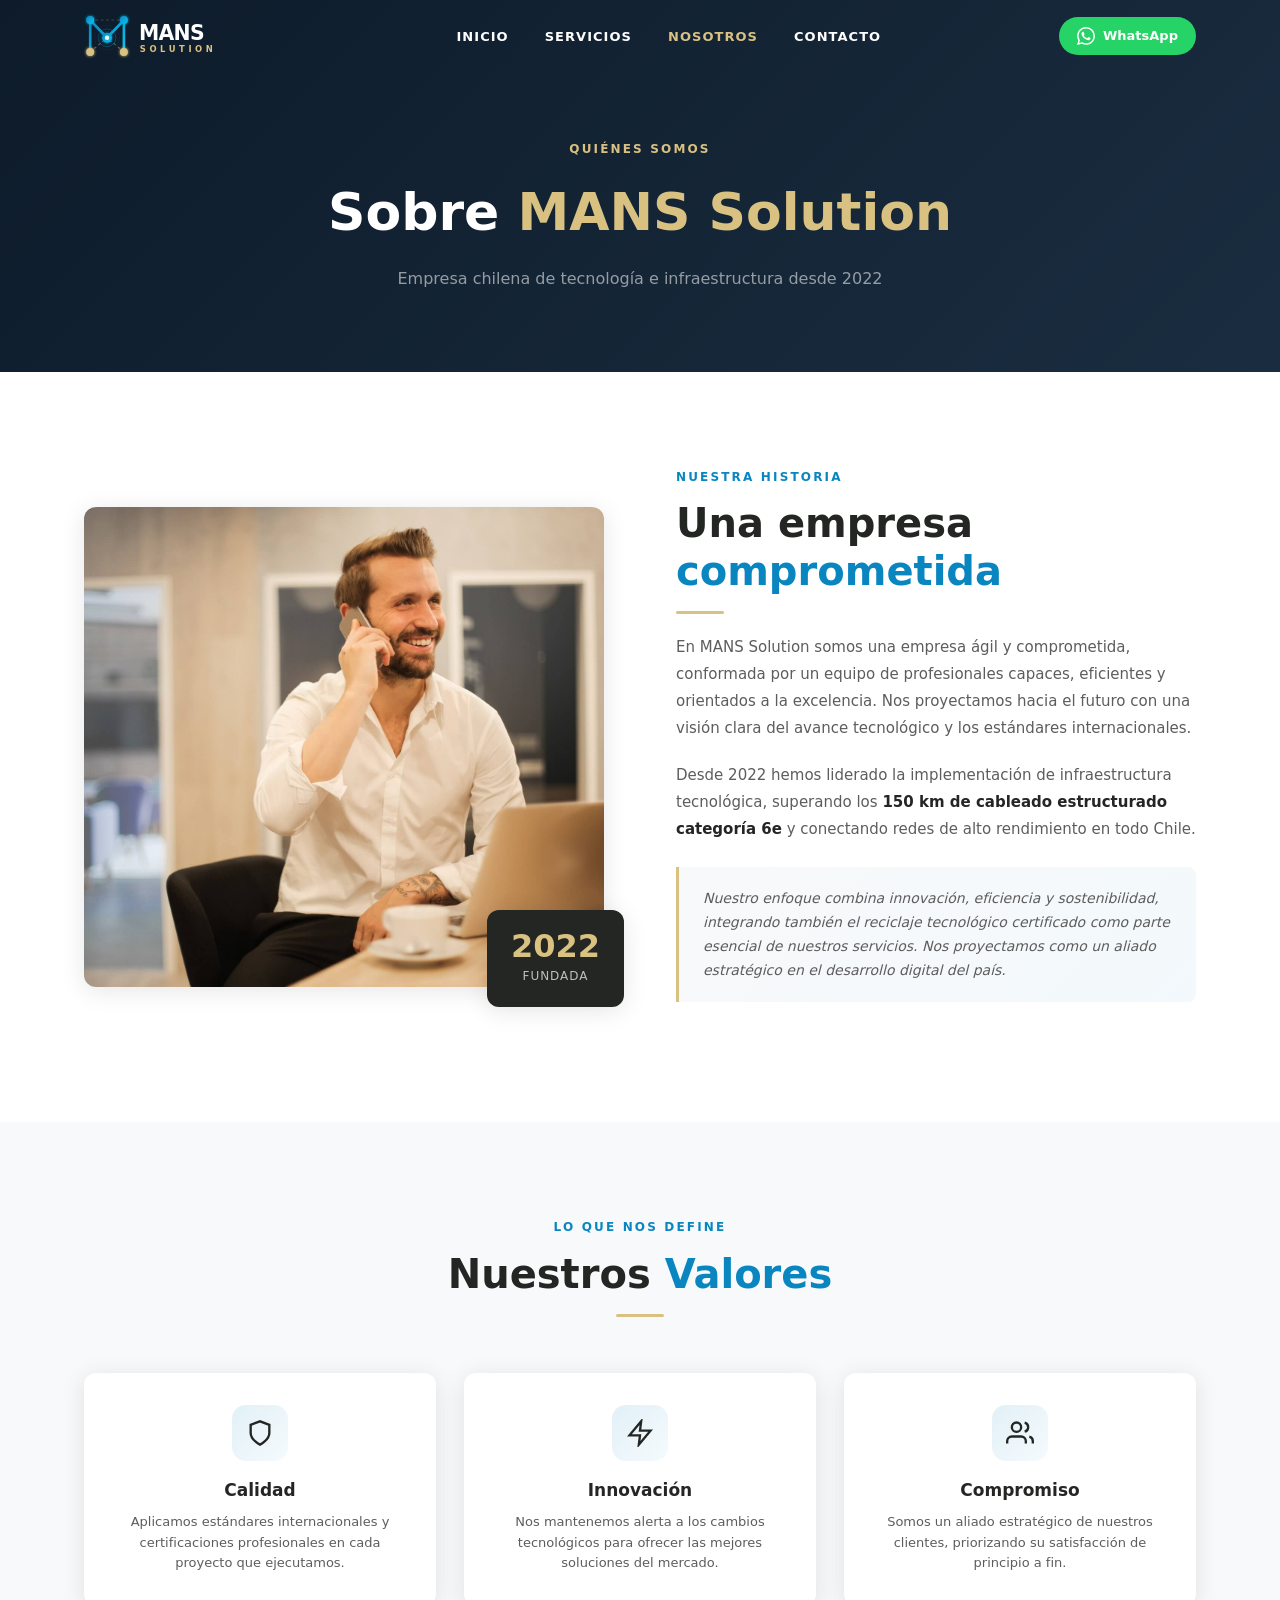
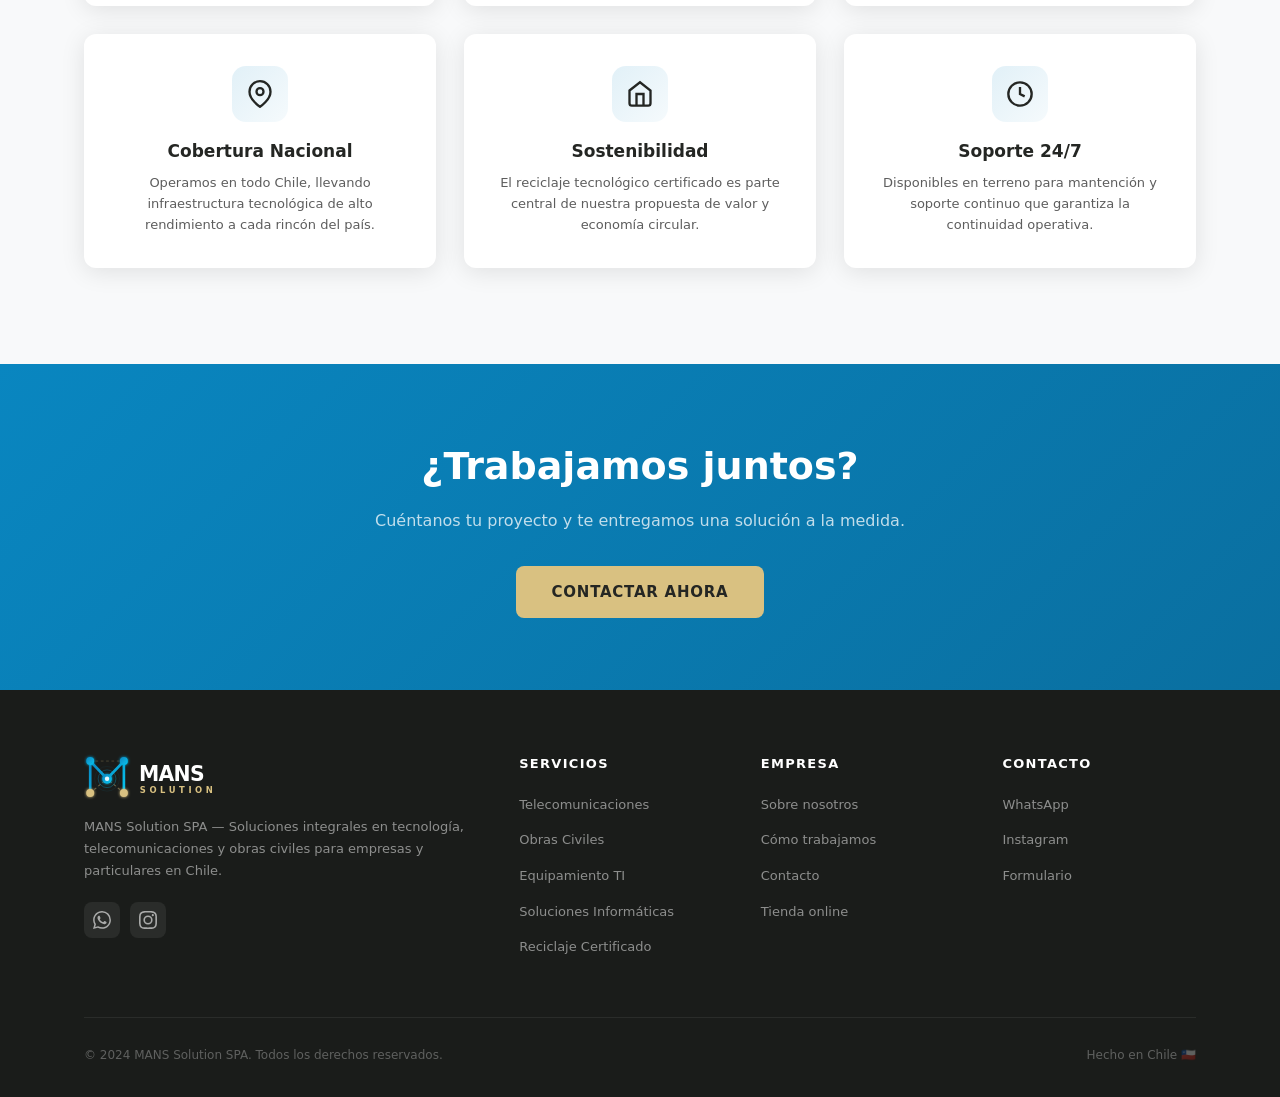
==== commit f4dd30dc: "feat: logo SVG con red neuronal, partículas animadas, typewriter y efectos 3D - Logo SVG propio: M g" ====
--- a/about.html
+++ b/about.html
@@ -5,7 +5,7 @@
   <meta name="viewport" content="width=device-width, initial-scale=1.0" />
   <title>Sobre Nosotros — MANS Solution</title>
   <meta name="description" content="Conoce a MANS Solution SPA, empresa chilena especializada en telecomunicaciones, obras civiles y soluciones TI desde 2022." />
-  <link rel="icon" type="image/png" href="assets/images/2024/10/logo-mini.png" />
+  <link rel="icon" type="image/png" href="assets/images/logo.svg" />
   <link rel="preconnect" href="https://fonts.googleapis.com" />
   <link rel="preconnect" href="https://fonts.gstatic.com" crossorigin />
   <link href="https://fonts.googleapis.com/css2?family=Inter:wght@400;500;600;700;800&display=swap" rel="stylesheet" />
@@ -18,7 +18,7 @@
     <div class="container">
       <div class="navbar-inner">
         <a class="navbar-logo" href="index.html" aria-label="MANS Solution inicio">
-          <img src="assets/images/2024/10/logo-mini.png" alt="MANS Solution" />
+          <img src="assets/images/logo.svg" alt="MANS Solution" />
         </a>
         <button class="hamburger" aria-label="Abrir menú">
           <span></span><span></span><span></span>
@@ -146,7 +146,7 @@
     <div class="container">
       <div class="footer-grid">
         <div class="footer-brand">
-          <img src="assets/images/2024/10/logo-mini.png" alt="MANS Solution" />
+          <img src="assets/images/logo.svg" alt="MANS Solution" />
           <p>MANS Solution SPA — Soluciones integrales en tecnología, telecomunicaciones y obras civiles para empresas y particulares en Chile.</p>
           <div class="footer-social">
             <a class="social-btn" href="https://wa.me/message/4JNHH3KZWH4RF1" target="_blank" rel="noopener" aria-label="WhatsApp">
--- a/assets/css/style.css
+++ b/assets/css/style.css
@@ -906,3 +906,155 @@
   .stat-item { border-bottom: 1px solid rgba(255,255,255,0.08); }
   .contact-form { padding: 24px; }
 }
+
+/* ============================================================
+   PARTICLE CANVAS
+   ============================================================ */
+#hero-canvas {
+  position: absolute;
+  inset: 0;
+  width: 100%;
+  height: 100%;
+  z-index: 1;
+  pointer-events: none;
+}
+.hero-bg { z-index: 0; }
+.hero-content { z-index: 2; }
+.hero-scroll { z-index: 2; }
+
+/* ============================================================
+   TYPEWRITER
+   ============================================================ */
+.typewriter-text {
+  color: var(--gold);
+  font-weight: 700;
+}
+.typewriter-cursor {
+  display: inline-block;
+  color: var(--gold);
+  font-weight: 300;
+  animation: blink 0.8s step-end infinite;
+  margin-left: 2px;
+}
+@keyframes blink {
+  0%, 100% { opacity: 1; }
+  50% { opacity: 0; }
+}
+
+/* ============================================================
+   HERO TITLE ANIMATION
+   ============================================================ */
+.hero-title-mans {
+  display: inline-block;
+  background: linear-gradient(90deg, #fff 0%, rgba(255,255,255,0.85) 100%);
+  -webkit-background-clip: text;
+  -webkit-text-fill-color: transparent;
+  background-clip: text;
+}
+.hero-title-solution {
+  display: inline-block;
+  background: linear-gradient(90deg, var(--gold) 0%, #f0d98a 100%);
+  -webkit-background-clip: text;
+  -webkit-text-fill-color: transparent;
+  background-clip: text;
+}
+
+/* ============================================================
+   SLIDE ANIMATIONS
+   ============================================================ */
+.slide-left {
+  opacity: 0;
+  transform: translateX(-40px);
+  transition: opacity 0.7s ease, transform 0.7s ease;
+}
+.slide-right {
+  opacity: 0;
+  transform: translateX(40px);
+  transition: opacity 0.7s ease, transform 0.7s ease;
+}
+.scale-up {
+  opacity: 0;
+  transform: scale(0.88);
+  transition: opacity 0.7s ease, transform 0.7s ease;
+}
+.slide-left.visible,
+.slide-right.visible,
+.scale-up.visible {
+  opacity: 1;
+  transform: none;
+}
+
+/* ============================================================
+   GLOW CARD HOVER
+   ============================================================ */
+.service-card {
+  position: relative;
+  border: 1px solid transparent;
+  background-clip: padding-box;
+}
+.service-card::before {
+  content: '';
+  position: absolute;
+  inset: -1px;
+  border-radius: calc(var(--radius) + 1px);
+  background: linear-gradient(135deg, rgba(9,134,192,0), rgba(9,134,192,0));
+  transition: background 0.4s ease;
+  z-index: 0;
+  pointer-events: none;
+}
+.service-card:hover::before {
+  background: linear-gradient(135deg, rgba(9,134,192,0.5), rgba(217,193,129,0.35));
+}
+.service-card-img,
+.service-card-body {
+  position: relative;
+  z-index: 1;
+}
+.service-card {
+  will-change: transform;
+  transition: transform 0.15s ease, box-shadow 0.3s ease;
+}
+
+/* ============================================================
+   SHIMMER BUTTON
+   ============================================================ */
+.btn-primary {
+  position: relative;
+  overflow: hidden;
+}
+.btn-primary::after {
+  content: '';
+  position: absolute;
+  top: 0;
+  left: -100%;
+  width: 60%;
+  height: 100%;
+  background: linear-gradient(90deg, transparent, rgba(255,255,255,0.18), transparent);
+  transform: skewX(-20deg);
+  transition: left 0.55s ease;
+}
+.btn-primary:hover::after {
+  left: 140%;
+}
+
+/* ============================================================
+   STATS BAR DIVIDERS (override)
+   ============================================================ */
+.stat-item {
+  transition: transform 0.3s ease;
+}
+.stat-item:hover {
+  transform: translateY(-4px);
+}
+
+/* ============================================================
+   NAVBAR LOGO SIZE
+   ============================================================ */
+.navbar-logo img {
+  height: 46px;
+  width: auto;
+}
+.footer-brand img {
+  height: 46px;
+  margin-bottom: 16px;
+}
